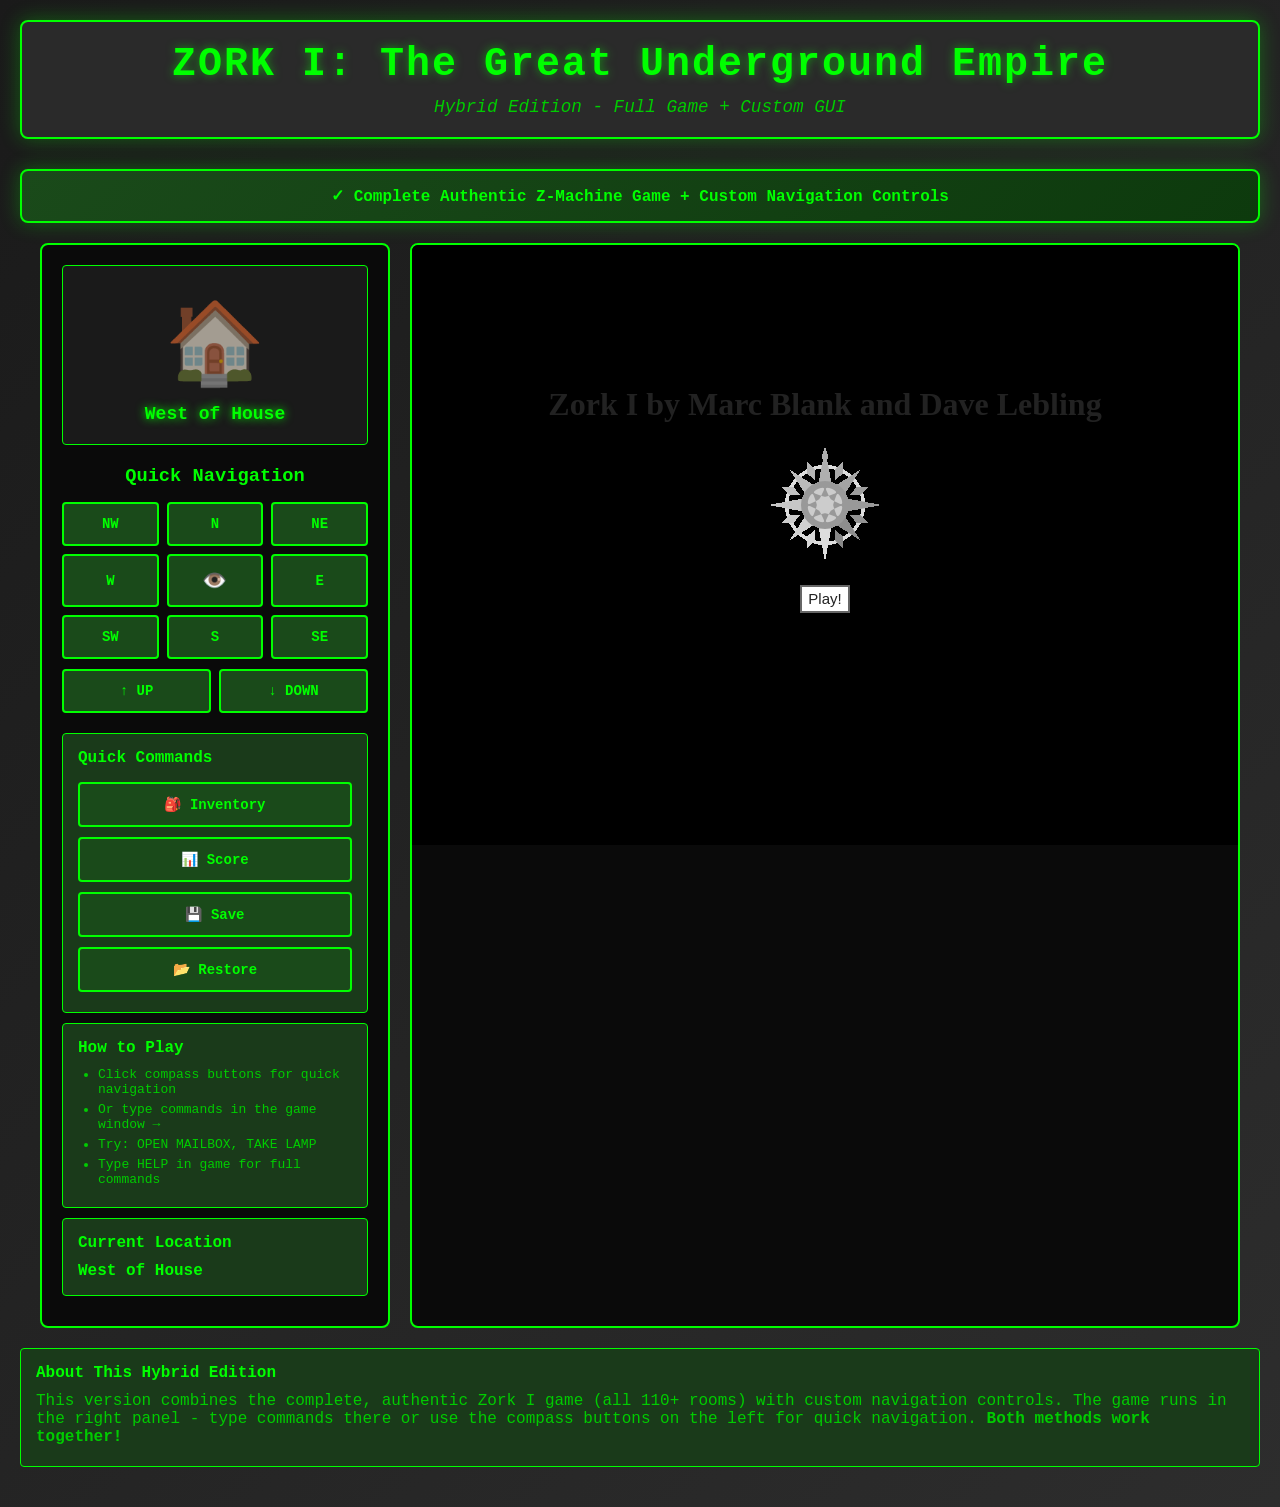
==== docs/play-hybrid.html @ c5ea229b "Implement full Z-machine integration with custom GUI (hybrid approach) Created a working solution th" ====
<!DOCTYPE html>
<html lang="en">
<head>
    <meta charset="UTF-8">
    <meta name="viewport" content="width=device-width, initial-scale=1.0">
    <title>ZORK I - Hybrid Edition</title>
    <link rel="stylesheet" href="style.css">
    <style>
        .hybrid-container {
            display: grid;
            grid-template-columns: 350px 1fr;
            gap: 20px;
            max-width: 1400px;
            margin: 20px auto;
            padding: 0 20px;
        }

        .sidebar-panel {
            background: #0a0a0a;
            border: 2px solid #00ff00;
            padding: 20px;
            border-radius: 8px;
        }

        .game-iframe-container {
            background: #0a0a0a;
            border: 2px solid #00ff00;
            border-radius: 8px;
            overflow: hidden;
            min-height: 600px;
        }

        #gameIframe {
            width: 100%;
            height: 600px;
            border: none;
            background: black;
        }

        .scene-display {
            background: #1a1a1a;
            border: 1px solid #00ff00;
            padding: 20px;
            margin-bottom: 20px;
            border-radius: 4px;
            text-align: center;
        }

        .scene-emoji {
            font-size: 80px;
            display: block;
            margin: 10px 0;
            opacity: 0.6;
        }

        .scene-name {
            color: #00ff00;
            font-size: 18px;
            font-weight: bold;
            text-shadow: 0 0 10px #00ff00;
        }

        .compass-container {
            margin: 20px 0;
        }

        .compass-container h3 {
            color: #00ff00;
            margin-bottom: 15px;
            text-align: center;
        }

        .compass-grid {
            display: grid;
            grid-template-columns: repeat(3, 1fr);
            gap: 8px;
            margin-bottom: 10px;
        }

        .compass-btn {
            background: #1a4a1a;
            border: 2px solid #00ff00;
            color: #00ff00;
            padding: 12px;
            font-size: 14px;
            font-weight: bold;
            cursor: pointer;
            border-radius: 4px;
            transition: all 0.2s;
        }

        .compass-btn:hover {
            background: #00ff00;
            color: black;
            box-shadow: 0 0 15px #00ff00;
        }

        .compass-btn.center {
            grid-column: 2;
        }

        .vertical-buttons {
            display: grid;
            grid-template-columns: 1fr 1fr;
            gap: 8px;
            margin-top: 10px;
        }

        .info-box {
            background: #1a3a1a;
            border: 1px solid #00ff00;
            padding: 15px;
            margin: 10px 0;
            border-radius: 4px;
        }

        .info-box h4 {
            color: #00ff00;
            margin: 0 0 10px 0;
        }

        .info-box ul {
            margin: 0;
            padding-left: 20px;
            font-size: 13px;
            color: #00cc00;
        }

        .info-box li {
            margin: 5px 0;
        }

        .success-banner {
            background: linear-gradient(135deg, #1a4a1a 0%, #0d3a0d 100%);
            border: 2px solid #00ff00;
            padding: 15px;
            margin: 20px auto;
            max-width: 1360px;
            border-radius: 8px;
            text-align: center;
            color: #00ff00;
            font-weight: bold;
            box-shadow: 0 0 20px rgba(0, 255, 0, 0.3);
        }

        @media (max-width: 1000px) {
            .hybrid-container {
                grid-template-columns: 1fr;
            }

            .sidebar-panel {
                order: 2;
            }
        }
    </style>
</head>
<body>
    <div class="container">
        <header>
            <h1>ZORK I: The Great Underground Empire</h1>
            <p class="subtitle">Hybrid Edition - Full Game + Custom GUI</p>
        </header>

        <div class="success-banner">
            ✓ Complete Authentic Z-Machine Game + Custom Navigation Controls
        </div>

        <div class="hybrid-container">
            <!-- Sidebar with custom controls -->
            <div class="sidebar-panel">
                <!-- Scene Display -->
                <div class="scene-display">
                    <span class="scene-emoji" id="sceneEmoji">🏠</span>
                    <div class="scene-name" id="sceneName">West of House</div>
                </div>

                <!-- Compass Navigation -->
                <div class="compass-container">
                    <h3>Quick Navigation</h3>
                    <div class="compass-grid">
                        <button class="compass-btn" onclick="sendDirection('northwest')">NW</button>
                        <button class="compass-btn center" onclick="sendDirection('north')">N</button>
                        <button class="compass-btn" onclick="sendDirection('northeast')">NE</button>

                        <button class="compass-btn" onclick="sendDirection('west')">W</button>
                        <button class="compass-btn center" onclick="sendDirection('look')" style="font-size: 20px;">👁️</button>
                        <button class="compass-btn" onclick="sendDirection('east')">E</button>

                        <button class="compass-btn" onclick="sendDirection('southwest')">SW</button>
                        <button class="compass-btn center" onclick="sendDirection('south')">S</button>
                        <button class="compass-btn" onclick="sendDirection('southeast')">SE</button>
                    </div>

                    <div class="vertical-buttons">
                        <button class="compass-btn" onclick="sendDirection('up')">↑ UP</button>
                        <button class="compass-btn" onclick="sendDirection('down')">↓ DOWN</button>
                    </div>
                </div>

                <!-- Quick Commands -->
                <div class="info-box">
                    <h4>Quick Commands</h4>
                    <button class="compass-btn" style="width: 100%; margin: 5px 0;" onclick="sendDirection('inventory')">🎒 Inventory</button>
                    <button class="compass-btn" style="width: 100%; margin: 5px 0;" onclick="sendDirection('score')">📊 Score</button>
                    <button class="compass-btn" style="width: 100%; margin: 5px 0;" onclick="sendDirection('save')">💾 Save</button>
                    <button class="compass-btn" style="width: 100%; margin: 5px 0;" onclick="sendDirection('restore')">📂 Restore</button>
                </div>

                <!-- Help Info -->
                <div class="info-box">
                    <h4>How to Play</h4>
                    <ul>
                        <li>Click compass buttons for quick navigation</li>
                        <li>Or type commands in the game window →</li>
                        <li>Try: OPEN MAILBOX, TAKE LAMP</li>
                        <li>Type HELP in game for full commands</li>
                    </ul>
                </div>

                <!-- Room Tracker -->
                <div class="info-box">
                    <h4>Current Location</h4>
                    <div id="roomInfo" style="color: #00ff00; font-weight: bold;">
                        West of House
                    </div>
                </div>
            </div>

            <!-- Game iframe -->
            <div class="game-iframe-container">
                <iframe id="gameIframe" src="zork1.z3.html" title="Zork I Game"></iframe>
            </div>
        </div>

        <div class="info-box" style="max-width: 1360px; margin: 20px auto;">
            <h4>About This Hybrid Edition</h4>
            <p style="color: #00cc00; margin: 5px 0;">
                This version combines the complete, authentic Zork I game (all 110+ rooms) with custom navigation controls.
                The game runs in the right panel - type commands there or use the compass buttons on the left for quick navigation.
                <strong>Both methods work together!</strong>
            </p>
        </div>
    </div>

    <script>
        // Send commands to the game iframe
        function sendDirection(direction) {
            const iframe = document.getElementById('gameIframe');
            if (!iframe || !iframe.contentWindow) {
                alert('Game not loaded yet. Please wait a moment and try again.');
                return;
            }

            try {
                // Try to find the input in the iframe
                const iframeDoc = iframe.contentDocument || iframe.contentWindow.document;
                const input = iframeDoc.querySelector('input[type="text"], textarea');

                if (input) {
                    input.value = direction;
                    input.focus();

                    // Trigger enter key
                    const enterEvent = new KeyboardEvent('keydown', {
                        key: 'Enter',
                        code: 'Enter',
                        keyCode: 13,
                        which: 13,
                        bubbles: true,
                        cancelable: true
                    });
                    input.dispatchEvent(enterEvent);

                    // Update scene based on direction
                    updateScene(direction);
                } else {
                    alert('Please click in the game window first, then try the compass buttons.');
                }
            } catch (error) {
                // If we can't access iframe due to security, show helpful message
                alert('Please type "' + direction + '" in the game window →');
            }
        }

        // Update scene display based on common rooms
        const roomScenes = {
            'north': { emoji: '🏚️', name: 'North of House' },
            'south': { emoji: '🏘️', name: 'South of House' },
            'east': { emoji: '🏡', name: 'Behind House' },
            'west': { emoji: '🏠', name: 'West of House' },
            'up': { emoji: '🌳', name: 'Up a Tree / Attic' },
            'down': { emoji: '🕯️', name: 'Cellar / Below' },
            'northeast': { emoji: '🌲', name: 'Forest Path' },
            'northwest': { emoji: '🌲', name: 'Forest' },
        };

        function updateScene(direction) {
            const scene = roomScenes[direction.toLowerCase()];
            if (scene) {
                document.getElementById('sceneEmoji').textContent = scene.emoji;
                document.getElementById('sceneName').textContent = scene.name;
                document.getElementById('roomInfo').textContent = scene.name;
            }
        }

        // Try to monitor iframe for room changes (may not work due to security)
        setInterval(() => {
            try {
                const iframe = document.getElementById('gameIframe');
                const iframeDoc = iframe.contentDocument || iframe.contentWindow.document;
                const bodyText = iframeDoc.body.textContent || '';

                // Try to detect room names
                if (bodyText.includes('West of House')) {
                    updateSceneByName('West of House', '🏠');
                } else if (bodyText.includes('North of House')) {
                    updateSceneByName('North of House', '🏚️');
                } else if (bodyText.includes('Kitchen')) {
                    updateSceneByName('Kitchen', '🍳');
                } else if (bodyText.includes('Living Room')) {
                    updateSceneByName('Living Room', '🛋️');
                }
            } catch (error) {
                // Security restriction - silently ignore
            }
        }, 2000);

        function updateSceneByName(name, emoji) {
            document.getElementById('sceneEmoji').textContent = emoji;
            document.getElementById('sceneName').textContent = name;
            document.getElementById('roomInfo').textContent = name;
        }
    </script>
</body>
</html>
---- docs/style.css ----
/* ZORK Web Edition - Retro/Modern Hybrid Styling */

:root {
    --bg-dark: #1a1a1a;
    --bg-medium: #2a2a2a;
    --bg-light: #3a3a3a;
    --text-primary: #00ff00;
    --text-secondary: #00cc00;
    --text-white: #e0e0e0;
    --border-color: #00ff00;
    --accent: #ff6600;
    --hover: #00ff88;
}

* {
    box-sizing: border-box;
    margin: 0;
    padding: 0;
}

body {
    font-family: 'Courier New', monospace;
    background: linear-gradient(135deg, #1a1a1a 0%, #2d2d2d 100%);
    color: var(--text-white);
    min-height: 100vh;
    padding: 20px;
}

.container {
    max-width: 1400px;
    margin: 0 auto;
}

header {
    text-align: center;
    margin-bottom: 30px;
    padding: 20px;
    background: var(--bg-medium);
    border: 2px solid var(--border-color);
    border-radius: 8px;
    box-shadow: 0 0 20px rgba(0, 255, 0, 0.3);
}

header h1 {
    color: var(--text-primary);
    font-size: 2.5em;
    text-shadow: 0 0 10px rgba(0, 255, 0, 0.5);
    margin-bottom: 10px;
    letter-spacing: 2px;
}

.subtitle {
    color: var(--text-secondary);
    font-size: 1.1em;
    font-style: italic;
}

.game-area {
    display: grid;
    grid-template-columns: 1fr 1.5fr;
    gap: 20px;
    margin-bottom: 20px;
}

/* Scene Panel */
.scene-panel {
    background: var(--bg-medium);
    border: 2px solid var(--border-color);
    border-radius: 8px;
    padding: 20px;
    box-shadow: 0 0 15px rgba(0, 255, 0, 0.2);
}

.scene-image {
    width: 100%;
    aspect-ratio: 4/3;
    background: var(--bg-dark);
    border: 2px solid var(--text-secondary);
    border-radius: 4px;
    margin-bottom: 20px;
    position: relative;
    overflow: hidden;
}

.placeholder-scene {
    width: 100%;
    height: 100%;
    display: flex;
    align-items: center;
    justify-content: center;
    background: linear-gradient(135deg, #0a3a0a 0%, #1a5a1a 100%);
    position: relative;
}

.placeholder-scene::before {
    content: '🏰';
    font-size: 80px;
    position: absolute;
    opacity: 0.3;
}

.placeholder-scene span {
    color: var(--text-primary);
    font-size: 1.5em;
    font-weight: bold;
    text-shadow: 2px 2px 4px rgba(0, 0, 0, 0.8);
    z-index: 1;
}

.room-info h2 {
    color: var(--text-primary);
    margin-bottom: 15px;
    font-size: 1.5em;
    text-align: center;
}

/* Compass */
.compass {
    display: grid;
    grid-template-columns: repeat(3, 1fr);
    grid-template-rows: repeat(3, 1fr);
    gap: 8px;
    margin-top: 20px;
    max-width: 250px;
    margin-left: auto;
    margin-right: auto;
}

.compass-btn {
    background: var(--bg-dark);
    color: var(--text-primary);
    border: 2px solid var(--border-color);
    padding: 15px;
    font-family: 'Courier New', monospace;
    font-size: 14px;
    font-weight: bold;
    cursor: pointer;
    border-radius: 4px;
    transition: all 0.2s;
}

.compass-btn:hover:not(:disabled) {
    background: var(--border-color);
    color: var(--bg-dark);
    box-shadow: 0 0 10px var(--hover);
    transform: scale(1.05);
}

.compass-btn:disabled {
    opacity: 0.3;
    cursor: not-allowed;
}

.compass-btn.north { grid-column: 2; grid-row: 1; }
.compass-btn.south { grid-column: 2; grid-row: 3; }
.compass-btn.east { grid-column: 3; grid-row: 2; }
.compass-btn.west { grid-column: 1; grid-row: 2; }
.compass-btn.ne { grid-column: 3; grid-row: 1; }
.compass-btn.nw { grid-column: 1; grid-row: 1; }
.compass-btn.se { grid-column: 3; grid-row: 3; }
.compass-btn.sw { grid-column: 1; grid-row: 3; }

/* Text Panel */
.text-panel {
    background: var(--bg-medium);
    border: 2px solid var(--border-color);
    border-radius: 8px;
    padding: 20px;
    display: flex;
    flex-direction: column;
    box-shadow: 0 0 15px rgba(0, 255, 0, 0.2);
}

.output-area {
    flex: 1;
    background: var(--bg-dark);
    border: 2px solid var(--text-secondary);
    border-radius: 4px;
    padding: 15px;
    overflow-y: auto;
    max-height: 400px;
    margin-bottom: 15px;
    font-size: 14px;
    line-height: 1.6;
}

.output-area p {
    margin-bottom: 12px;
    color: var(--text-white);
}

.output-area p.intro {
    color: var(--text-primary);
    font-weight: bold;
}

.output-area p.user-input {
    color: var(--hover);
    font-weight: bold;
}

.output-area p.room-desc {
    color: var(--text-primary);
    font-size: 1.05em;
    margin-bottom: 15px;
}

.output-area p.help-text {
    color: var(--text-secondary);
    white-space: pre-line;
    font-size: 13px;
}

/* Input Area */
.input-area {
    display: flex;
    align-items: center;
    background: var(--bg-dark);
    border: 2px solid var(--border-color);
    border-radius: 4px;
    padding: 10px;
    margin-bottom: 15px;
}

.prompt {
    color: var(--text-primary);
    font-size: 1.2em;
    margin-right: 10px;
    font-weight: bold;
}

#commandInput {
    flex: 1;
    background: transparent;
    border: none;
    color: var(--text-primary);
    font-family: 'Courier New', monospace;
    font-size: 16px;
    outline: none;
}

#commandInput::placeholder {
    color: var(--text-secondary);
    opacity: 0.5;
}

/* Inventory Panel */
.inventory-panel {
    background: var(--bg-dark);
    border: 2px solid var(--text-secondary);
    border-radius: 4px;
    padding: 15px;
}

.inventory-panel h3 {
    color: var(--text-primary);
    margin-bottom: 10px;
    font-size: 1.1em;
}

#inventoryList {
    list-style: none;
    color: var(--text-white);
}

#inventoryList li {
    padding: 5px 0;
    border-bottom: 1px solid var(--bg-light);
}

#inventoryList li:last-child {
    border-bottom: none;
}

#inventoryList li.empty {
    color: var(--text-secondary);
    font-style: italic;
}

#inventoryList li::before {
    content: '→ ';
    color: var(--text-primary);
}

/* Quick Commands */
.quick-commands {
    display: flex;
    gap: 15px;
    justify-content: center;
    padding: 15px;
    background: var(--bg-medium);
    border: 2px solid var(--border-color);
    border-radius: 8px;
    box-shadow: 0 0 15px rgba(0, 255, 0, 0.2);
}

.quick-commands button {
    background: var(--bg-dark);
    color: var(--text-primary);
    border: 2px solid var(--border-color);
    padding: 12px 25px;
    font-family: 'Courier New', monospace;
    font-size: 14px;
    font-weight: bold;
    cursor: pointer;
    border-radius: 4px;
    transition: all 0.2s;
}

.quick-commands button:hover {
    background: var(--border-color);
    color: var(--bg-dark);
    box-shadow: 0 0 15px var(--hover);
    transform: translateY(-2px);
}

/* Scrollbar Styling */
.output-area::-webkit-scrollbar {
    width: 10px;
}

.output-area::-webkit-scrollbar-track {
    background: var(--bg-dark);
}

.output-area::-webkit-scrollbar-thumb {
    background: var(--border-color);
    border-radius: 5px;
}

.output-area::-webkit-scrollbar-thumb:hover {
    background: var(--hover);
}

/* Responsive Design */
@media (max-width: 968px) {
    .game-area {
        grid-template-columns: 1fr;
    }

    header h1 {
        font-size: 2em;
    }

    .compass {
        max-width: 200px;
    }

    .compass-btn {
        padding: 12px;
        font-size: 12px;
    }
}

/* Animation */
@keyframes glow {
    0%, 100% {
        box-shadow: 0 0 15px rgba(0, 255, 0, 0.2);
    }
    50% {
        box-shadow: 0 0 25px rgba(0, 255, 0, 0.4);
    }
}

header {
    animation: glow 3s ease-in-out infinite;
}
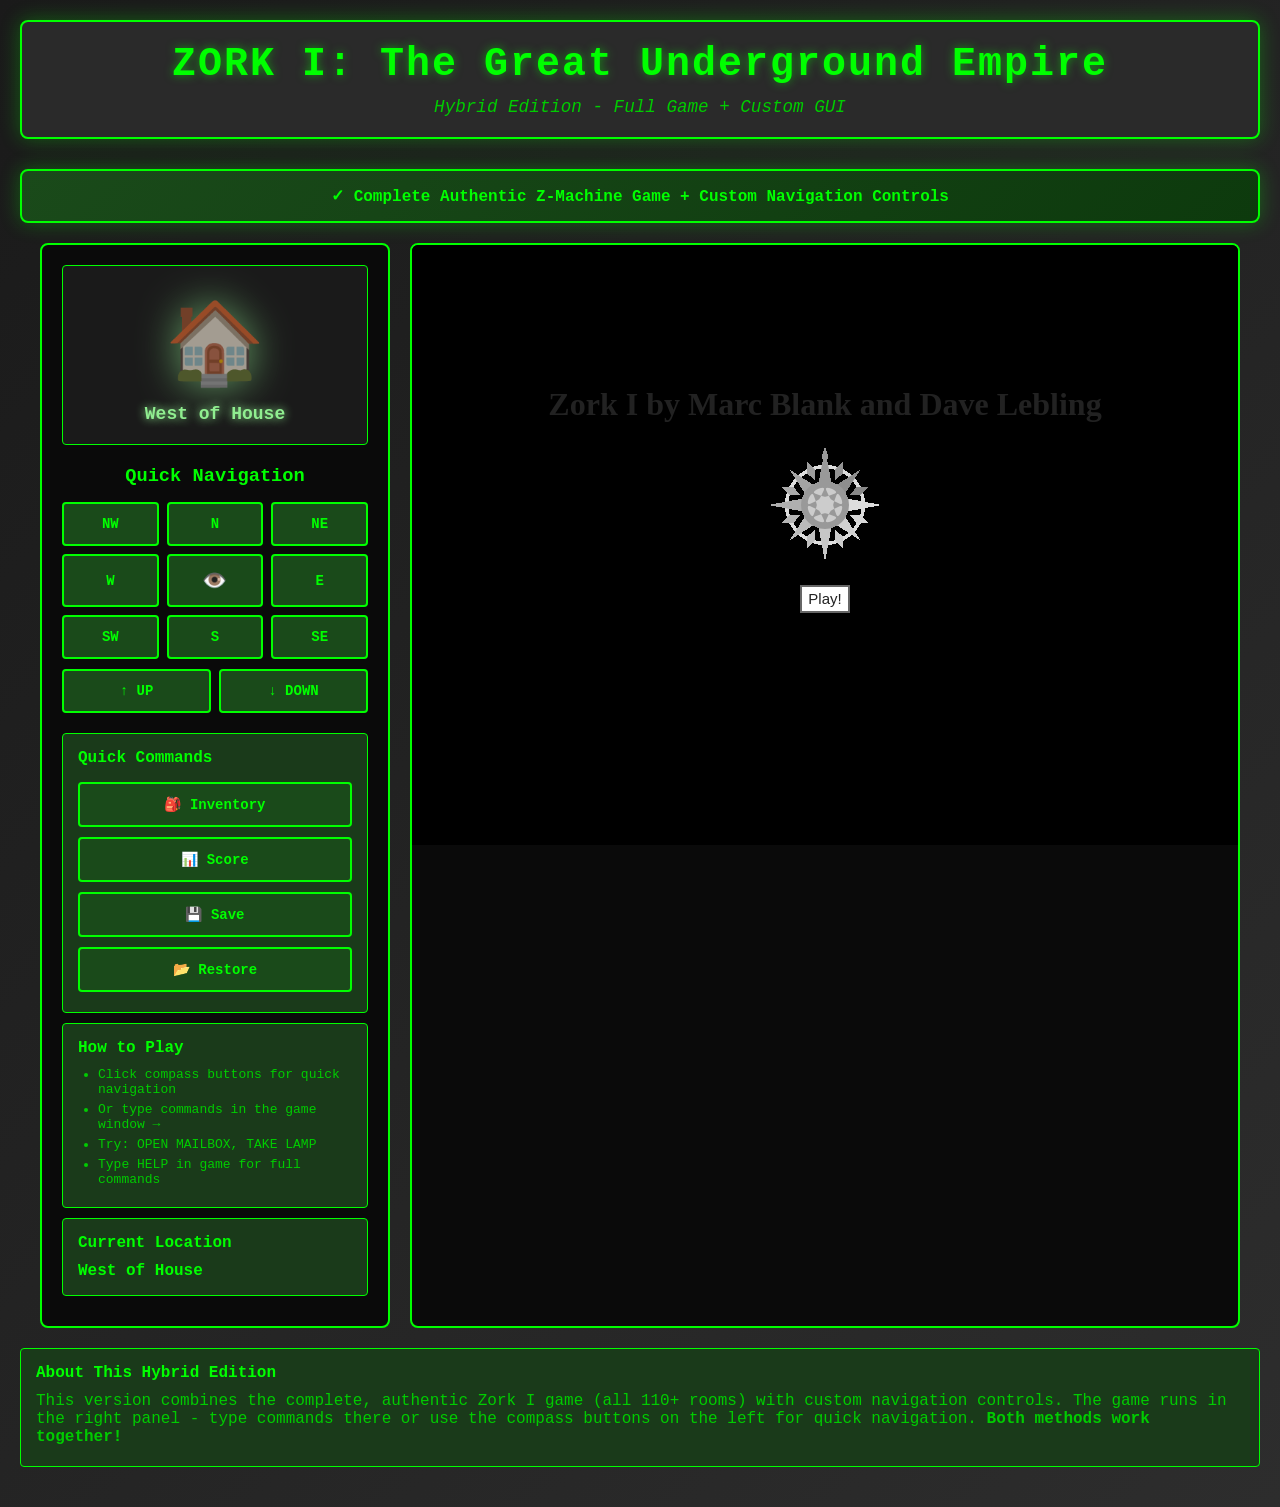
==== commit 56a9400b: "Fix compass button auto-submit and add intelligent room tracking Fixed two major issues with the hyb" ====
--- a/docs/play-hybrid.html
+++ b/docs/play-hybrid.html
@@ -243,6 +243,26 @@
     </div>
 
     <script>
+        // Track current room
+        let currentRoom = 'west-of-house';
+
+        // Room graph for navigation
+        const roomGraph = {
+            'west-of-house': { north: 'north-of-house', south: 'south-of-house', east: 'behind-house', west: 'forest' },
+            'north-of-house': { south: 'west-of-house', north: 'forest-path', east: 'behind-house', west: 'west-of-house' },
+            'south-of-house': { north: 'west-of-house', east: 'behind-house', west: 'west-of-house', south: 'forest' },
+            'behind-house': { north: 'north-of-house', south: 'south-of-house', west: 'west-of-house', east: 'clearing', in: 'kitchen' },
+            'kitchen': { west: 'living-room', out: 'behind-house', down: 'cellar' },
+            'living-room': { east: 'kitchen', down: 'cellar' },
+            'cellar': { up: 'living-room', north: 'maze', south: 'maze', east: 'maze', west: 'maze' },
+            'forest': { east: 'west-of-house', north: 'clearing', south: 'forest', west: 'forest' },
+            'clearing': { west: 'behind-house', north: 'forest', south: 'grating', down: 'grating' },
+            'forest-path': { south: 'north-of-house', north: 'forest', up: 'tree' },
+            'tree': { down: 'forest-path' },
+            'grating': { up: 'clearing', south: 'cave' },
+            'maze': { north: 'maze', south: 'maze', east: 'maze', west: 'maze' }
+        };
+
         // Send commands to the game iframe
         function sendDirection(direction) {
             const iframe = document.getElementById('gameIframe');
@@ -260,19 +280,32 @@
                     input.value = direction;
                     input.focus();
 
-                    // Trigger enter key
-                    const enterEvent = new KeyboardEvent('keydown', {
-                        key: 'Enter',
-                        code: 'Enter',
-                        keyCode: 13,
-                        which: 13,
-                        bubbles: true,
-                        cancelable: true
+                    // Trigger multiple events to ensure command is submitted
+                    const events = ['keydown', 'keypress', 'keyup'];
+                    events.forEach(eventType => {
+                        const event = new KeyboardEvent(eventType, {
+                            key: 'Enter',
+                            code: 'Enter',
+                            keyCode: 13,
+                            which: 13,
+                            charCode: 13,
+                            bubbles: true,
+                            cancelable: true
+                        });
+                        input.dispatchEvent(event);
                     });
-                    input.dispatchEvent(enterEvent);
-
-                    // Update scene based on direction
-                    updateScene(direction);
+
+                    // Also trigger input event
+                    input.dispatchEvent(new Event('input', { bubbles: true }));
+
+                    // Try form submission if input is in a form
+                    const form = input.closest('form');
+                    if (form) {
+                        form.dispatchEvent(new Event('submit', { bubbles: true, cancelable: true }));
+                    }
+
+                    // Update scene based on predicted room
+                    predictAndUpdateRoom(direction);
                 } else {
                     alert('Please click in the game window first, then try the compass buttons.');
                 }
@@ -282,54 +315,79 @@
             }
         }
 
-        // Update scene display based on common rooms
-        const roomScenes = {
-            'north': { emoji: '🏚️', name: 'North of House' },
-            'south': { emoji: '🏘️', name: 'South of House' },
-            'east': { emoji: '🏡', name: 'Behind House' },
-            'west': { emoji: '🏠', name: 'West of House' },
-            'up': { emoji: '🌳', name: 'Up a Tree / Attic' },
-            'down': { emoji: '🕯️', name: 'Cellar / Below' },
-            'northeast': { emoji: '🌲', name: 'Forest Path' },
-            'northwest': { emoji: '🌲', name: 'Forest' },
+        // Predict next room based on direction
+        function predictAndUpdateRoom(direction) {
+            const dir = direction.toLowerCase();
+
+            // If it's a direction command, try to predict the room
+            const directionMap = {
+                'north': 'north', 'n': 'north',
+                'south': 'south', 's': 'south',
+                'east': 'east', 'e': 'east',
+                'west': 'west', 'w': 'west',
+                'northeast': 'northeast', 'ne': 'northeast',
+                'northwest': 'northwest', 'nw': 'northwest',
+                'southeast': 'southeast', 'se': 'southeast',
+                'southwest': 'southwest', 'sw': 'southwest',
+                'up': 'up', 'u': 'up',
+                'down': 'down', 'd': 'down',
+                'in': 'in',
+                'out': 'out'
+            };
+
+            const normalizedDir = directionMap[dir];
+
+            if (normalizedDir && roomGraph[currentRoom]) {
+                const nextRoom = roomGraph[currentRoom][normalizedDir];
+                if (nextRoom) {
+                    currentRoom = nextRoom;
+                }
+            }
+
+            // Update scene display
+            updateSceneForCurrentRoom();
+        }
+
+        // Room data for scene display
+        const roomData = {
+            'west-of-house': { emoji: '🏠', name: 'West of House', color: '#90EE90' },
+            'north-of-house': { emoji: '🏚️', name: 'North of House', color: '#87CEEB' },
+            'south-of-house': { emoji: '🏘️', name: 'South of House', color: '#F0E68C' },
+            'behind-house': { emoji: '🏡', name: 'Behind House', color: '#98FB98' },
+            'kitchen': { emoji: '🍳', name: 'Kitchen', color: '#FFE4C4' },
+            'living-room': { emoji: '🛋️', name: 'Living Room', color: '#DEB887' },
+            'cellar': { emoji: '🕯️', name: 'Cellar', color: '#696969' },
+            'forest': { emoji: '🌲', name: 'Forest', color: '#228B22' },
+            'forest-path': { emoji: '🛤️', name: 'Forest Path', color: '#6B8E23' },
+            'clearing': { emoji: '☀️', name: 'Clearing', color: '#FFFF99' },
+            'tree': { emoji: '🌳', name: 'Up a Tree', color: '#32CD32' },
+            'grating': { emoji: '⚙️', name: 'Grating Room', color: '#696969' },
+            'maze': { emoji: '🌀', name: 'Maze', color: '#2F4F4F' },
+            'cave': { emoji: '🗿', name: 'Cave', color: '#8B7355' }
         };
 
-        function updateScene(direction) {
-            const scene = roomScenes[direction.toLowerCase()];
-            if (scene) {
-                document.getElementById('sceneEmoji').textContent = scene.emoji;
-                document.getElementById('sceneName').textContent = scene.name;
-                document.getElementById('roomInfo').textContent = scene.name;
-            }
-        }
-
-        // Try to monitor iframe for room changes (may not work due to security)
-        setInterval(() => {
-            try {
-                const iframe = document.getElementById('gameIframe');
-                const iframeDoc = iframe.contentDocument || iframe.contentWindow.document;
-                const bodyText = iframeDoc.body.textContent || '';
-
-                // Try to detect room names
-                if (bodyText.includes('West of House')) {
-                    updateSceneByName('West of House', '🏠');
-                } else if (bodyText.includes('North of House')) {
-                    updateSceneByName('North of House', '🏚️');
-                } else if (bodyText.includes('Kitchen')) {
-                    updateSceneByName('Kitchen', '🍳');
-                } else if (bodyText.includes('Living Room')) {
-                    updateSceneByName('Living Room', '🛋️');
-                }
-            } catch (error) {
-                // Security restriction - silently ignore
-            }
-        }, 2000);
-
-        function updateSceneByName(name, emoji) {
-            document.getElementById('sceneEmoji').textContent = emoji;
-            document.getElementById('sceneName').textContent = name;
-            document.getElementById('roomInfo').textContent = name;
-        }
+        function updateSceneForCurrentRoom() {
+            const room = roomData[currentRoom];
+            if (room) {
+                const emojiEl = document.getElementById('sceneEmoji');
+                const nameEl = document.getElementById('sceneName');
+                const infoEl = document.getElementById('roomInfo');
+
+                emojiEl.textContent = room.emoji;
+                emojiEl.style.filter = `drop-shadow(0 0 20px ${room.color})`;
+
+                nameEl.textContent = room.name;
+                nameEl.style.color = room.color;
+                nameEl.style.textShadow = `0 0 10px ${room.color}`;
+
+                infoEl.textContent = room.name;
+            }
+        }
+
+        // Initialize scene on page load
+        window.addEventListener('DOMContentLoaded', () => {
+            updateSceneForCurrentRoom();
+        });
     </script>
 </body>
 </html>
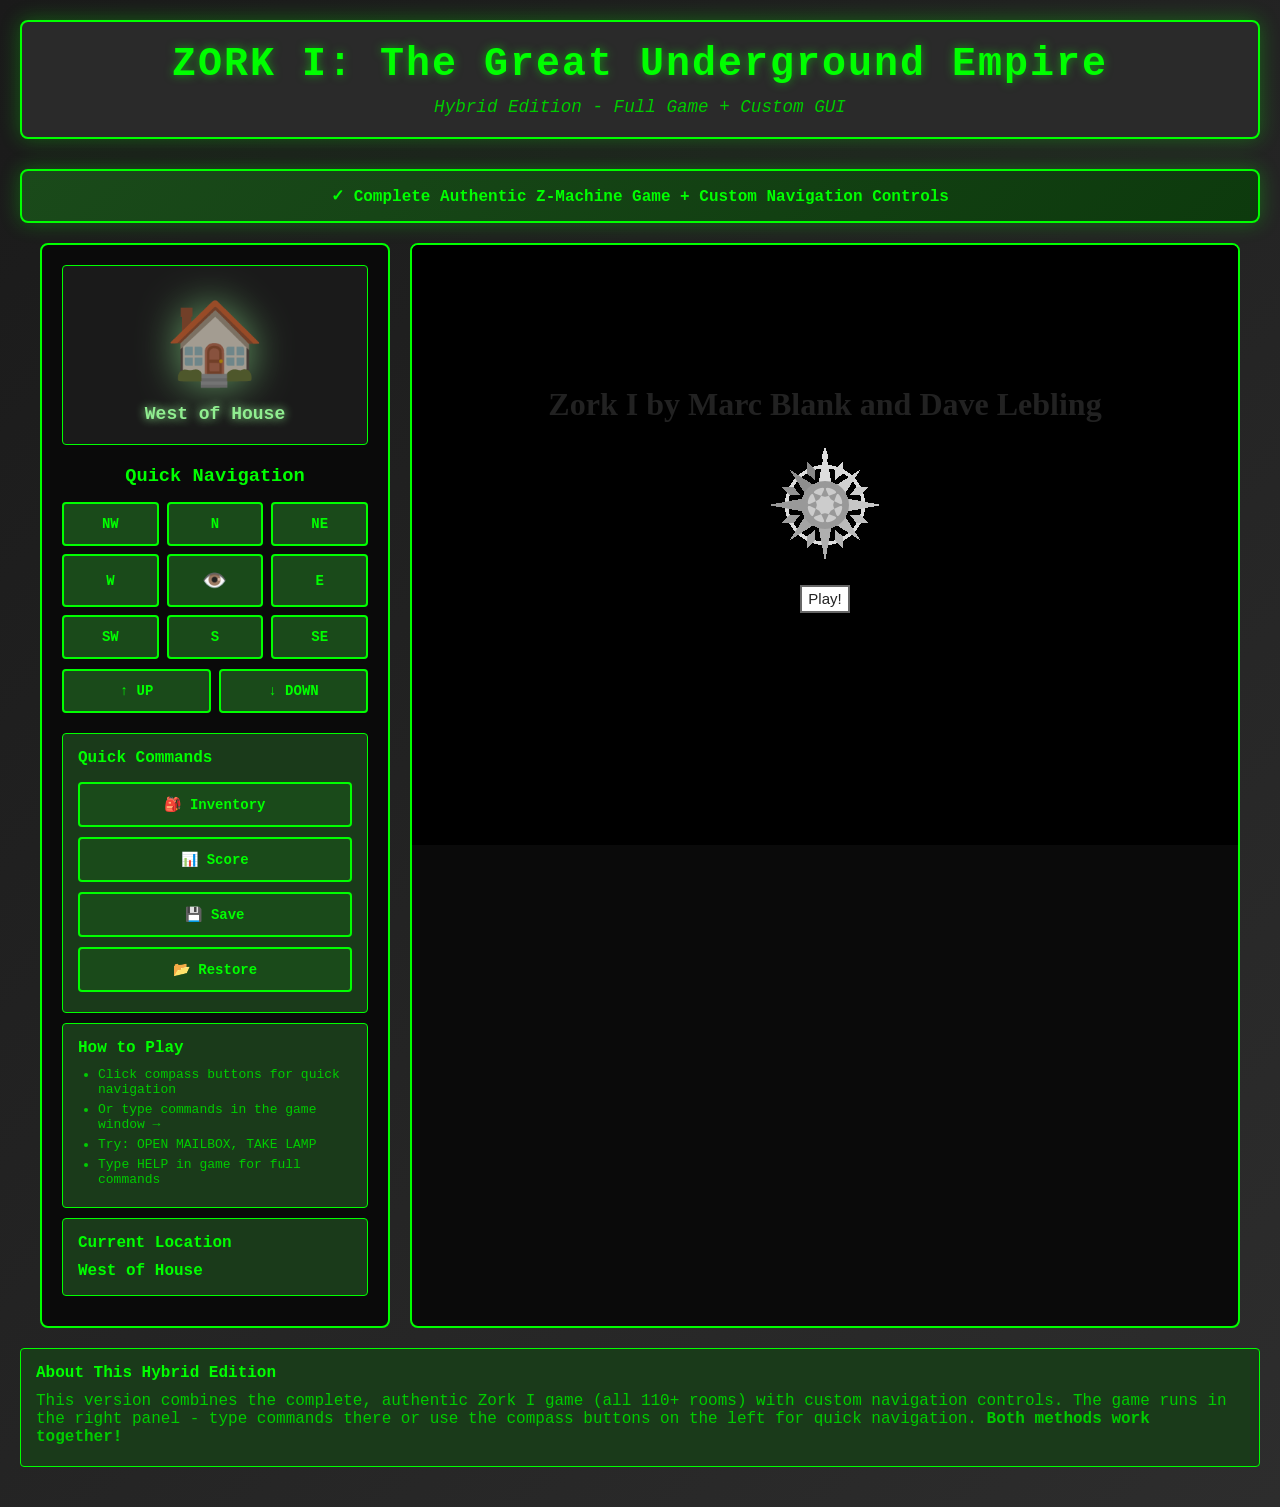
==== commit 5dfe1603: "Use real game state from iframe status bar for accurate room tracking Replaced prediction-based room" ====
--- a/docs/play-hybrid.html
+++ b/docs/play-hybrid.html
@@ -243,25 +243,10 @@
     </div>
 
     <script>
-        // Track current room
-        let currentRoom = 'west-of-house';
-
-        // Room graph for navigation
-        const roomGraph = {
-            'west-of-house': { north: 'north-of-house', south: 'south-of-house', east: 'behind-house', west: 'forest' },
-            'north-of-house': { south: 'west-of-house', north: 'forest-path', east: 'behind-house', west: 'west-of-house' },
-            'south-of-house': { north: 'west-of-house', east: 'behind-house', west: 'west-of-house', south: 'forest' },
-            'behind-house': { north: 'north-of-house', south: 'south-of-house', west: 'west-of-house', east: 'clearing', in: 'kitchen' },
-            'kitchen': { west: 'living-room', out: 'behind-house', down: 'cellar' },
-            'living-room': { east: 'kitchen', down: 'cellar' },
-            'cellar': { up: 'living-room', north: 'maze', south: 'maze', east: 'maze', west: 'maze' },
-            'forest': { east: 'west-of-house', north: 'clearing', south: 'forest', west: 'forest' },
-            'clearing': { west: 'behind-house', north: 'forest', south: 'grating', down: 'grating' },
-            'forest-path': { south: 'north-of-house', north: 'forest', up: 'tree' },
-            'tree': { down: 'forest-path' },
-            'grating': { up: 'clearing', south: 'cave' },
-            'maze': { north: 'maze', south: 'maze', east: 'maze', west: 'maze' }
-        };
+        // Track current room and game stats
+        let currentRoomName = 'West of House';
+        let currentScore = 0;
+        let currentMoves = 0;
 
         // Send commands to the game iframe
         function sendDirection(direction) {
@@ -304,8 +289,8 @@
                         form.dispatchEvent(new Event('submit', { bubbles: true, cancelable: true }));
                     }
 
-                    // Update scene based on predicted room
-                    predictAndUpdateRoom(direction);
+                    // Check for updates after a short delay
+                    setTimeout(() => checkGameState(), 500);
                 } else {
                     alert('Please click in the game window first, then try the compass buttons.');
                 }
@@ -315,78 +300,122 @@
             }
         }
 
-        // Predict next room based on direction
-        function predictAndUpdateRoom(direction) {
-            const dir = direction.toLowerCase();
-
-            // If it's a direction command, try to predict the room
-            const directionMap = {
-                'north': 'north', 'n': 'north',
-                'south': 'south', 's': 'south',
-                'east': 'east', 'e': 'east',
-                'west': 'west', 'w': 'west',
-                'northeast': 'northeast', 'ne': 'northeast',
-                'northwest': 'northwest', 'nw': 'northwest',
-                'southeast': 'southeast', 'se': 'southeast',
-                'southwest': 'southwest', 'sw': 'southwest',
-                'up': 'up', 'u': 'up',
-                'down': 'down', 'd': 'down',
-                'in': 'in',
-                'out': 'out'
-            };
-
-            const normalizedDir = directionMap[dir];
-
-            if (normalizedDir && roomGraph[currentRoom]) {
-                const nextRoom = roomGraph[currentRoom][normalizedDir];
-                if (nextRoom) {
-                    currentRoom = nextRoom;
+        // Check the game state by reading the status bar
+        function checkGameState() {
+            try {
+                const iframe = document.getElementById('gameIframe');
+                const iframeDoc = iframe.contentDocument || iframe.contentWindow.document;
+
+                // Find the status bar (window3)
+                const statusBar = iframeDoc.getElementById('window3');
+                if (statusBar) {
+                    const statusText = statusBar.textContent || statusBar.innerText;
+
+                    // Parse the status: "RoomName                Score: X  Moves: Y"
+                    // Extract room name (everything before "Score:")
+                    const match = statusText.match(/^\s*([^S]+?)\s+Score:\s*(\d+)\s+Moves:\s*(\d+)/);
+
+                    if (match) {
+                        const roomName = match[1].trim();
+                        const score = parseInt(match[2]);
+                        const moves = parseInt(match[3]);
+
+                        // Update if changed
+                        if (roomName !== currentRoomName) {
+                            currentRoomName = roomName;
+                            updateSceneForRoom(roomName);
+                        }
+
+                        currentScore = score;
+                        currentMoves = moves;
+                    }
                 }
-            }
-
-            // Update scene display
-            updateSceneForCurrentRoom();
-        }
-
-        // Room data for scene display
+            } catch (error) {
+                // Can't access iframe - silently ignore
+            }
+        }
+
+        // Start monitoring game state
+        setInterval(() => {
+            checkGameState();
+        }, 1000); // Check every second
+
+        // Room data for scene display (using actual game room names)
         const roomData = {
-            'west-of-house': { emoji: '🏠', name: 'West of House', color: '#90EE90' },
-            'north-of-house': { emoji: '🏚️', name: 'North of House', color: '#87CEEB' },
-            'south-of-house': { emoji: '🏘️', name: 'South of House', color: '#F0E68C' },
-            'behind-house': { emoji: '🏡', name: 'Behind House', color: '#98FB98' },
-            'kitchen': { emoji: '🍳', name: 'Kitchen', color: '#FFE4C4' },
-            'living-room': { emoji: '🛋️', name: 'Living Room', color: '#DEB887' },
-            'cellar': { emoji: '🕯️', name: 'Cellar', color: '#696969' },
-            'forest': { emoji: '🌲', name: 'Forest', color: '#228B22' },
-            'forest-path': { emoji: '🛤️', name: 'Forest Path', color: '#6B8E23' },
-            'clearing': { emoji: '☀️', name: 'Clearing', color: '#FFFF99' },
-            'tree': { emoji: '🌳', name: 'Up a Tree', color: '#32CD32' },
-            'grating': { emoji: '⚙️', name: 'Grating Room', color: '#696969' },
-            'maze': { emoji: '🌀', name: 'Maze', color: '#2F4F4F' },
-            'cave': { emoji: '🗿', name: 'Cave', color: '#8B7355' }
+            'West of House': { emoji: '🏠', color: '#90EE90' },
+            'North of House': { emoji: '🏚️', color: '#87CEEB' },
+            'South of House': { emoji: '🏘️', color: '#F0E68C' },
+            'Behind House': { emoji: '🏡', color: '#98FB98' },
+            'Kitchen': { emoji: '🍳', color: '#FFE4C4' },
+            'Living Room': { emoji: '🛋️', color: '#DEB887' },
+            'Attic': { emoji: '📦', color: '#D2B48C' },
+            'Cellar': { emoji: '🕯️', color: '#696969' },
+            'Forest': { emoji: '🌲', color: '#228B22' },
+            'Forest Path': { emoji: '🛤️', color: '#6B8E23' },
+            'Clearing': { emoji: '☀️', color: '#FFFF99' },
+            'Up a Tree': { emoji: '🌳', color: '#32CD32' },
+            'Grating Room': { emoji: '⚙️', color: '#696969' },
+            'Grating Clearing': { emoji: '🌿', color: '#9ACD32' },
+            'Cave': { emoji: '🗿', color: '#8B7355' },
+            'Troll Room': { emoji: '👹', color: '#8B0000' },
+            'Treasure Room': { emoji: '💰', color: '#FFD700' },
+            'Maze': { emoji: '🌀', color: '#2F4F4F' },
+            'Dam': { emoji: '🌊', color: '#1E90FF' },
+            'Dam Lobby': { emoji: '🏢', color: '#B0C4DE' },
+            'Reservoir': { emoji: '💦', color: '#4682B4' },
+            'Reservoir South': { emoji: '🌊', color: '#5F9EA0' },
+            'Reservoir North': { emoji: '💧', color: '#4682B4' },
+            'Frigid River': { emoji: '🧊', color: '#00CED1' },
+            'Stream': { emoji: '💦', color: '#87CEEB' },
+            'Stream View': { emoji: '👁️', color: '#ADD8E6' },
+            'Mirror Room': { emoji: '🪞', color: '#E0E0E0' },
+            'Loud Room': { emoji: '📢', color: '#FF6347' },
+            'Round Room': { emoji: '⭕', color: '#FFD700' },
+            'Temple': { emoji: '⛩️', color: '#DAA520' },
+            'Altar': { emoji: '✝️', color: '#D3D3D3' },
+            'Egyptian Room': { emoji: '🏺', color: '#DEB887' },
+            'Torch Room': { emoji: '🔥', color: '#FF4500' },
+            'Dome Room': { emoji: '🛕', color: '#FFD700' },
+            'Engravings Cave': { emoji: '🗿', color: '#8B7355' },
+            'Gallery': { emoji: '🖼️', color: '#F5DEB3' },
+            'Studio': { emoji: '🎨', color: '#FFB6C1' },
+            'Coal Mine': { emoji: '⛏️', color: '#404040' },
+            'Machine Room': { emoji: '⚙️', color: '#778899' },
+            'Bat Room': { emoji: '🦇', color: '#2F2F2F' },
         };
 
-        function updateSceneForCurrentRoom() {
-            const room = roomData[currentRoom];
-            if (room) {
-                const emojiEl = document.getElementById('sceneEmoji');
-                const nameEl = document.getElementById('sceneName');
-                const infoEl = document.getElementById('roomInfo');
-
-                emojiEl.textContent = room.emoji;
-                emojiEl.style.filter = `drop-shadow(0 0 20px ${room.color})`;
-
-                nameEl.textContent = room.name;
-                nameEl.style.color = room.color;
-                nameEl.style.textShadow = `0 0 10px ${room.color}`;
-
-                infoEl.textContent = room.name;
+        function updateSceneForRoom(roomName) {
+            const room = roomData[roomName];
+
+            // Use room data if available, otherwise show generic
+            const emoji = room ? room.emoji : '❓';
+            const color = room ? room.color : '#00ff00';
+
+            const emojiEl = document.getElementById('sceneEmoji');
+            const nameEl = document.getElementById('sceneName');
+            const infoEl = document.getElementById('roomInfo');
+
+            if (emojiEl) {
+                emojiEl.textContent = emoji;
+                emojiEl.style.filter = `drop-shadow(0 0 20px ${color})`;
+            }
+
+            if (nameEl) {
+                nameEl.textContent = roomName;
+                nameEl.style.color = color;
+                nameEl.style.textShadow = `0 0 10px ${color}`;
+            }
+
+            if (infoEl) {
+                infoEl.textContent = roomName;
             }
         }
 
         // Initialize scene on page load
         window.addEventListener('DOMContentLoaded', () => {
-            updateSceneForCurrentRoom();
+            updateSceneForRoom(currentRoomName);
+            // Start checking game state after a delay
+            setTimeout(() => checkGameState(), 2000);
         });
     </script>
 </body>
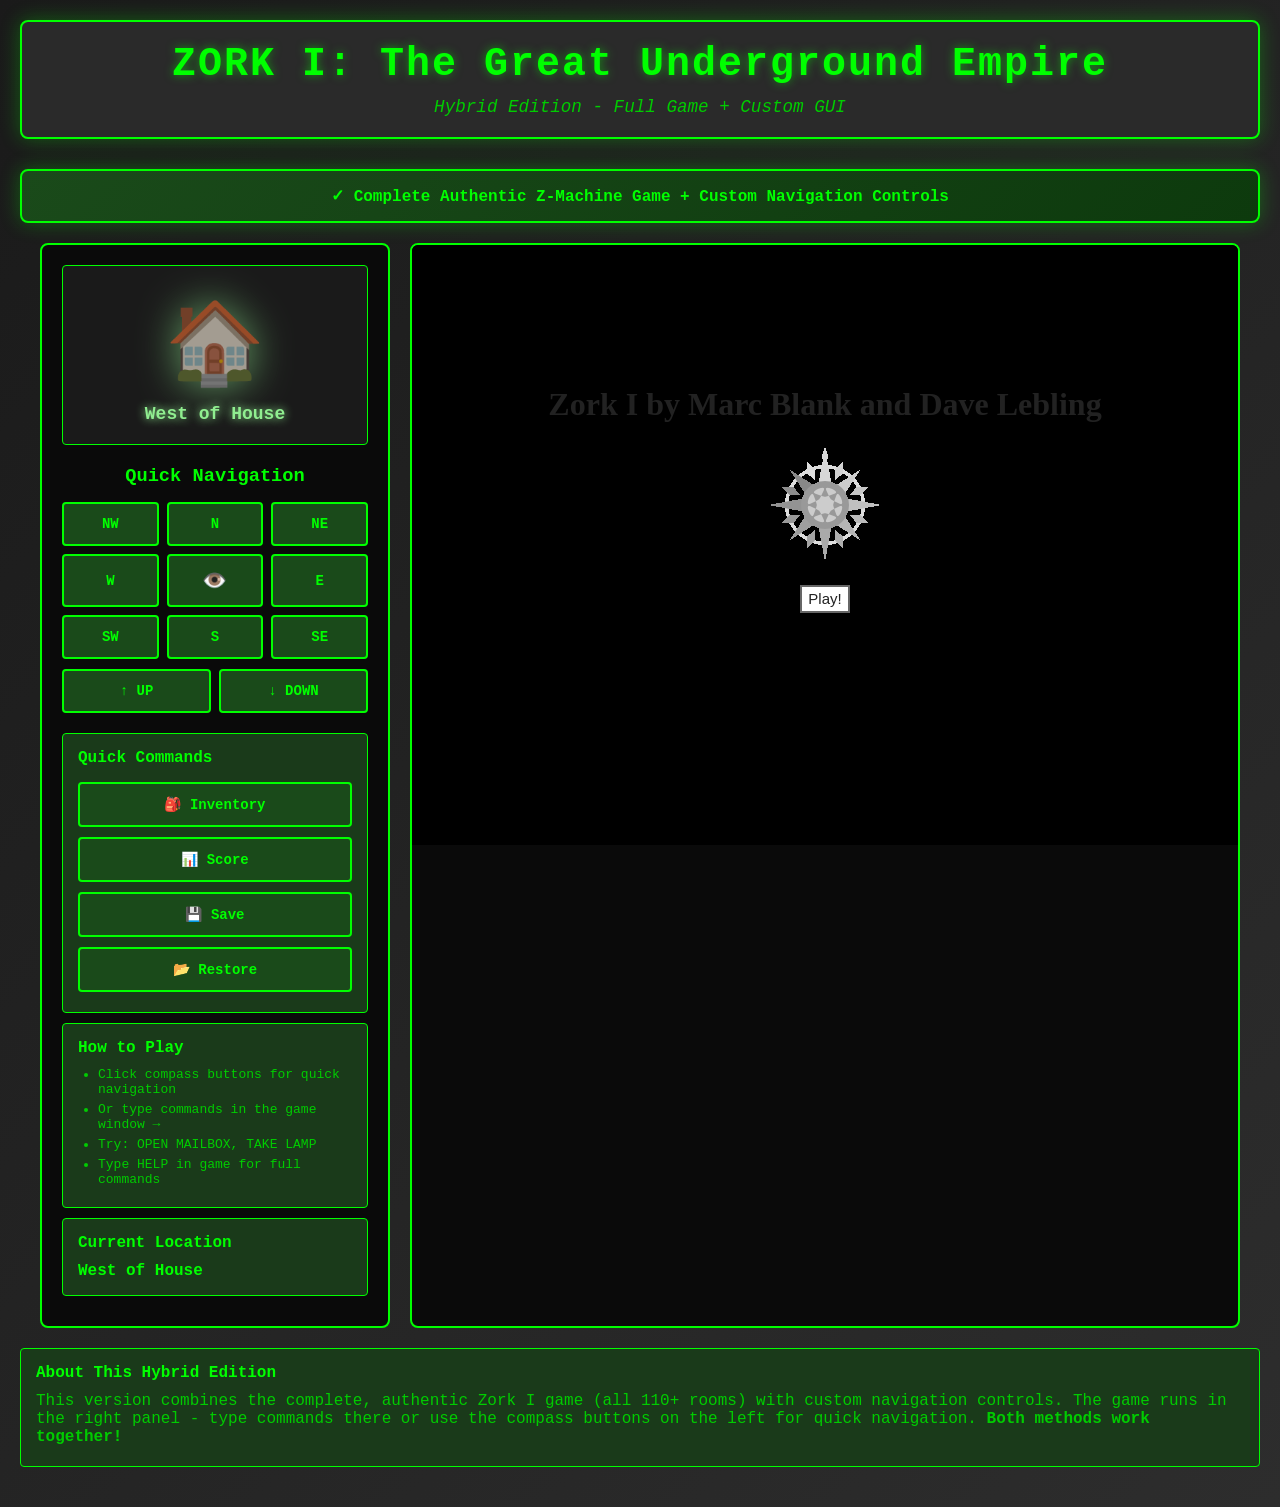
==== commit 74e4193c: "Add debugging for iframe state tracking Added console logging to help diagnose why GUI might not be " ====
--- a/docs/play-hybrid.html
+++ b/docs/play-hybrid.html
@@ -304,34 +304,52 @@
         function checkGameState() {
             try {
                 const iframe = document.getElementById('gameIframe');
+                if (!iframe) {
+                    console.log('Iframe not found');
+                    return;
+                }
+
                 const iframeDoc = iframe.contentDocument || iframe.contentWindow.document;
+                if (!iframeDoc) {
+                    console.log('Cannot access iframe document (CORS restriction)');
+                    return;
+                }
 
                 // Find the status bar (window3)
                 const statusBar = iframeDoc.getElementById('window3');
-                if (statusBar) {
-                    const statusText = statusBar.textContent || statusBar.innerText;
-
-                    // Parse the status: "RoomName                Score: X  Moves: Y"
-                    // Extract room name (everything before "Score:")
-                    const match = statusText.match(/^\s*([^S]+?)\s+Score:\s*(\d+)\s+Moves:\s*(\d+)/);
-
-                    if (match) {
-                        const roomName = match[1].trim();
-                        const score = parseInt(match[2]);
-                        const moves = parseInt(match[3]);
-
-                        // Update if changed
-                        if (roomName !== currentRoomName) {
-                            currentRoomName = roomName;
-                            updateSceneForRoom(roomName);
-                        }
-
-                        currentScore = score;
-                        currentMoves = moves;
+                if (!statusBar) {
+                    console.log('Status bar (window3) not found in iframe');
+                    return;
+                }
+
+                const statusText = statusBar.textContent || statusBar.innerText;
+                console.log('Status bar text:', statusText);
+
+                // Parse the status: "RoomName                Score: X  Moves: Y"
+                // Extract room name (everything before "Score:")
+                const match = statusText.match(/^\s*([^S]+?)\s+Score:\s*(\d+)\s+Moves:\s*(\d+)/);
+
+                if (match) {
+                    const roomName = match[1].trim();
+                    const score = parseInt(match[2]);
+                    const moves = parseInt(match[3]);
+
+                    console.log('Parsed:', { roomName, score, moves });
+
+                    // Update if changed
+                    if (roomName !== currentRoomName) {
+                        console.log('Room changed from', currentRoomName, 'to', roomName);
+                        currentRoomName = roomName;
+                        updateSceneForRoom(roomName);
                     }
+
+                    currentScore = score;
+                    currentMoves = moves;
+                } else {
+                    console.log('Status text did not match expected pattern');
                 }
             } catch (error) {
-                // Can't access iframe - silently ignore
+                console.log('Error accessing iframe:', error.message);
             }
         }
 
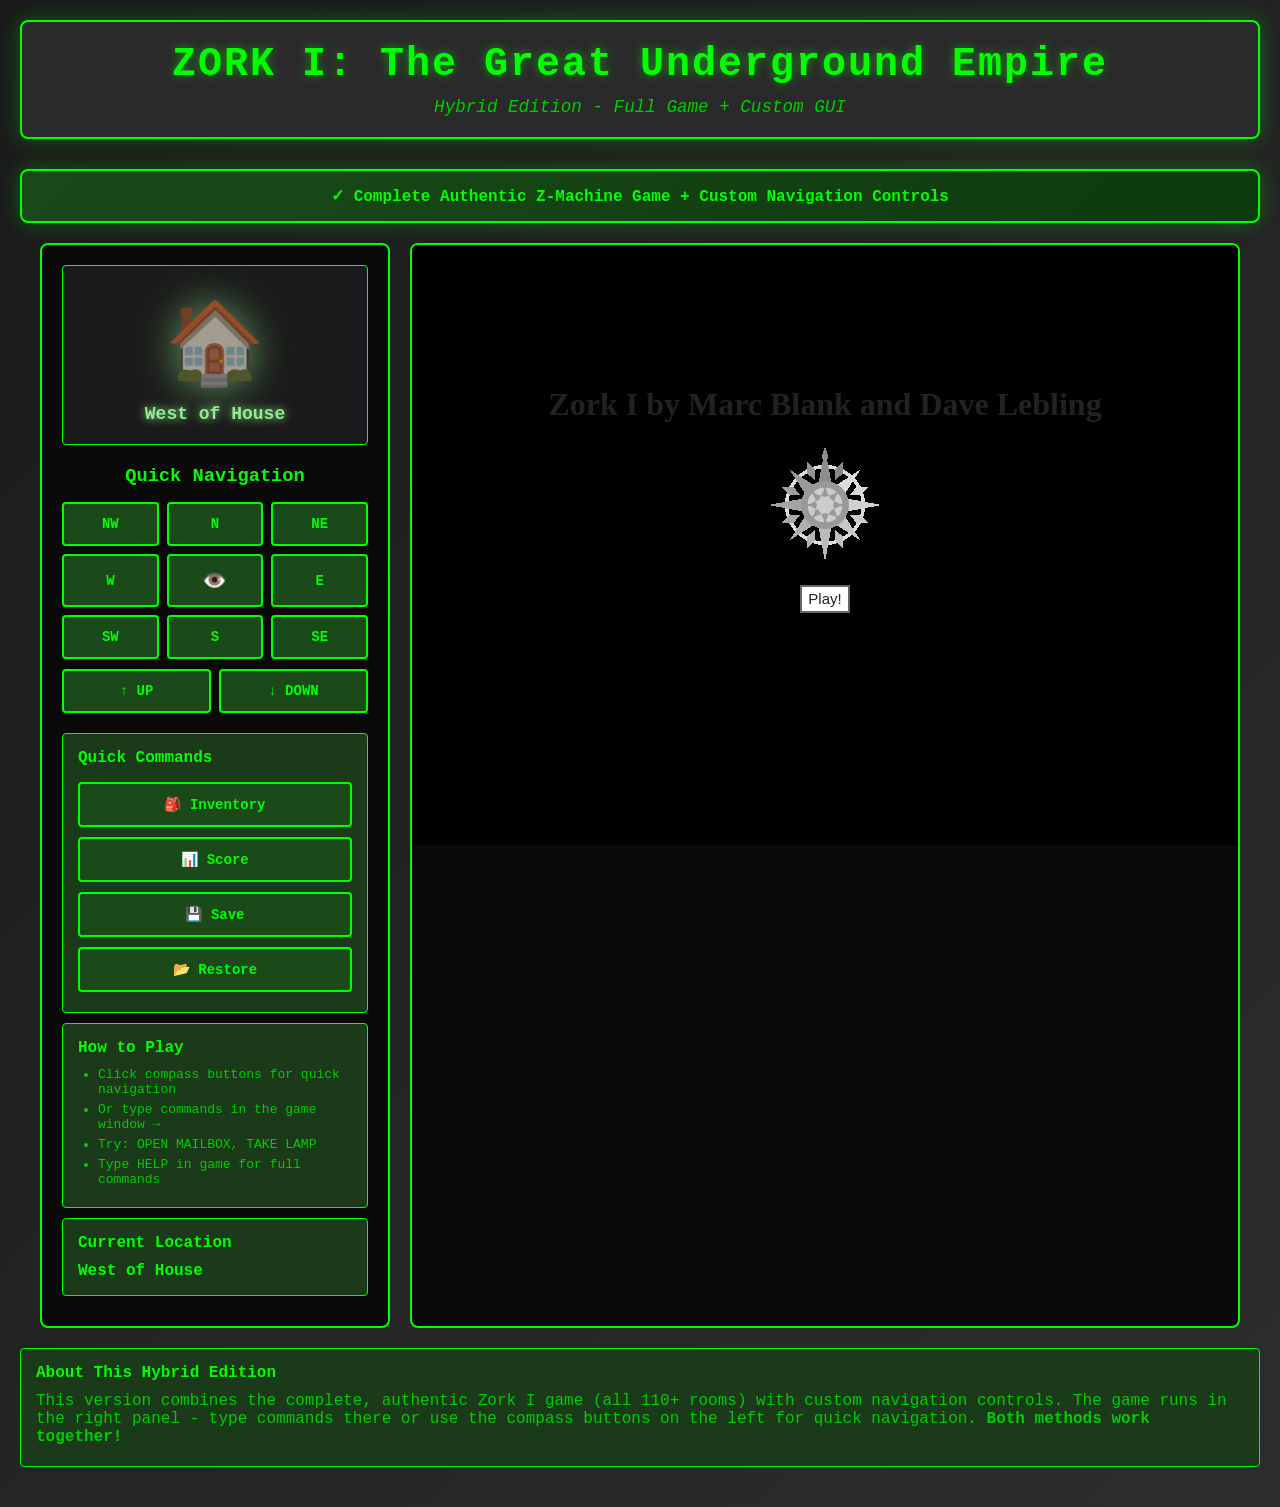
==== commit 4f08ccb5: "Fix status bar parsing to read GridLine element The issue was that window3 contains CSS styles befor" ====
--- a/docs/play-hybrid.html
+++ b/docs/play-hybrid.html
@@ -315,10 +315,12 @@
                     return;
                 }
 
-                // Find the status bar (window3)
-                const statusBar = iframeDoc.getElementById('window3');
+                // Find the status bar - look for the GridLine element inside window3
+                const statusBar = iframeDoc.querySelector('#window3 .GridLine') ||
+                                 iframeDoc.querySelector('#win3_ln0');
+
                 if (!statusBar) {
-                    console.log('Status bar (window3) not found in iframe');
+                    console.log('Status bar GridLine not found in iframe');
                     return;
                 }
 
@@ -347,6 +349,18 @@
                     currentMoves = moves;
                 } else {
                     console.log('Status text did not match expected pattern');
+                    console.log('Trying alternative parsing...');
+
+                    // Try simpler pattern - just look for text ending with Score/Moves
+                    const simpleMatch = statusText.match(/(.+?)\s+Score:\s*(\d+)\s+Moves:\s*(\d+)/);
+                    if (simpleMatch) {
+                        const roomName = simpleMatch[1].trim();
+                        currentRoomName = roomName;
+                        updateSceneForRoom(roomName);
+                        currentScore = parseInt(simpleMatch[2]);
+                        currentMoves = parseInt(simpleMatch[3]);
+                        console.log('Parsed with alternative:', { roomName, score: currentScore, moves: currentMoves });
+                    }
                 }
             } catch (error) {
                 console.log('Error accessing iframe:', error.message);
